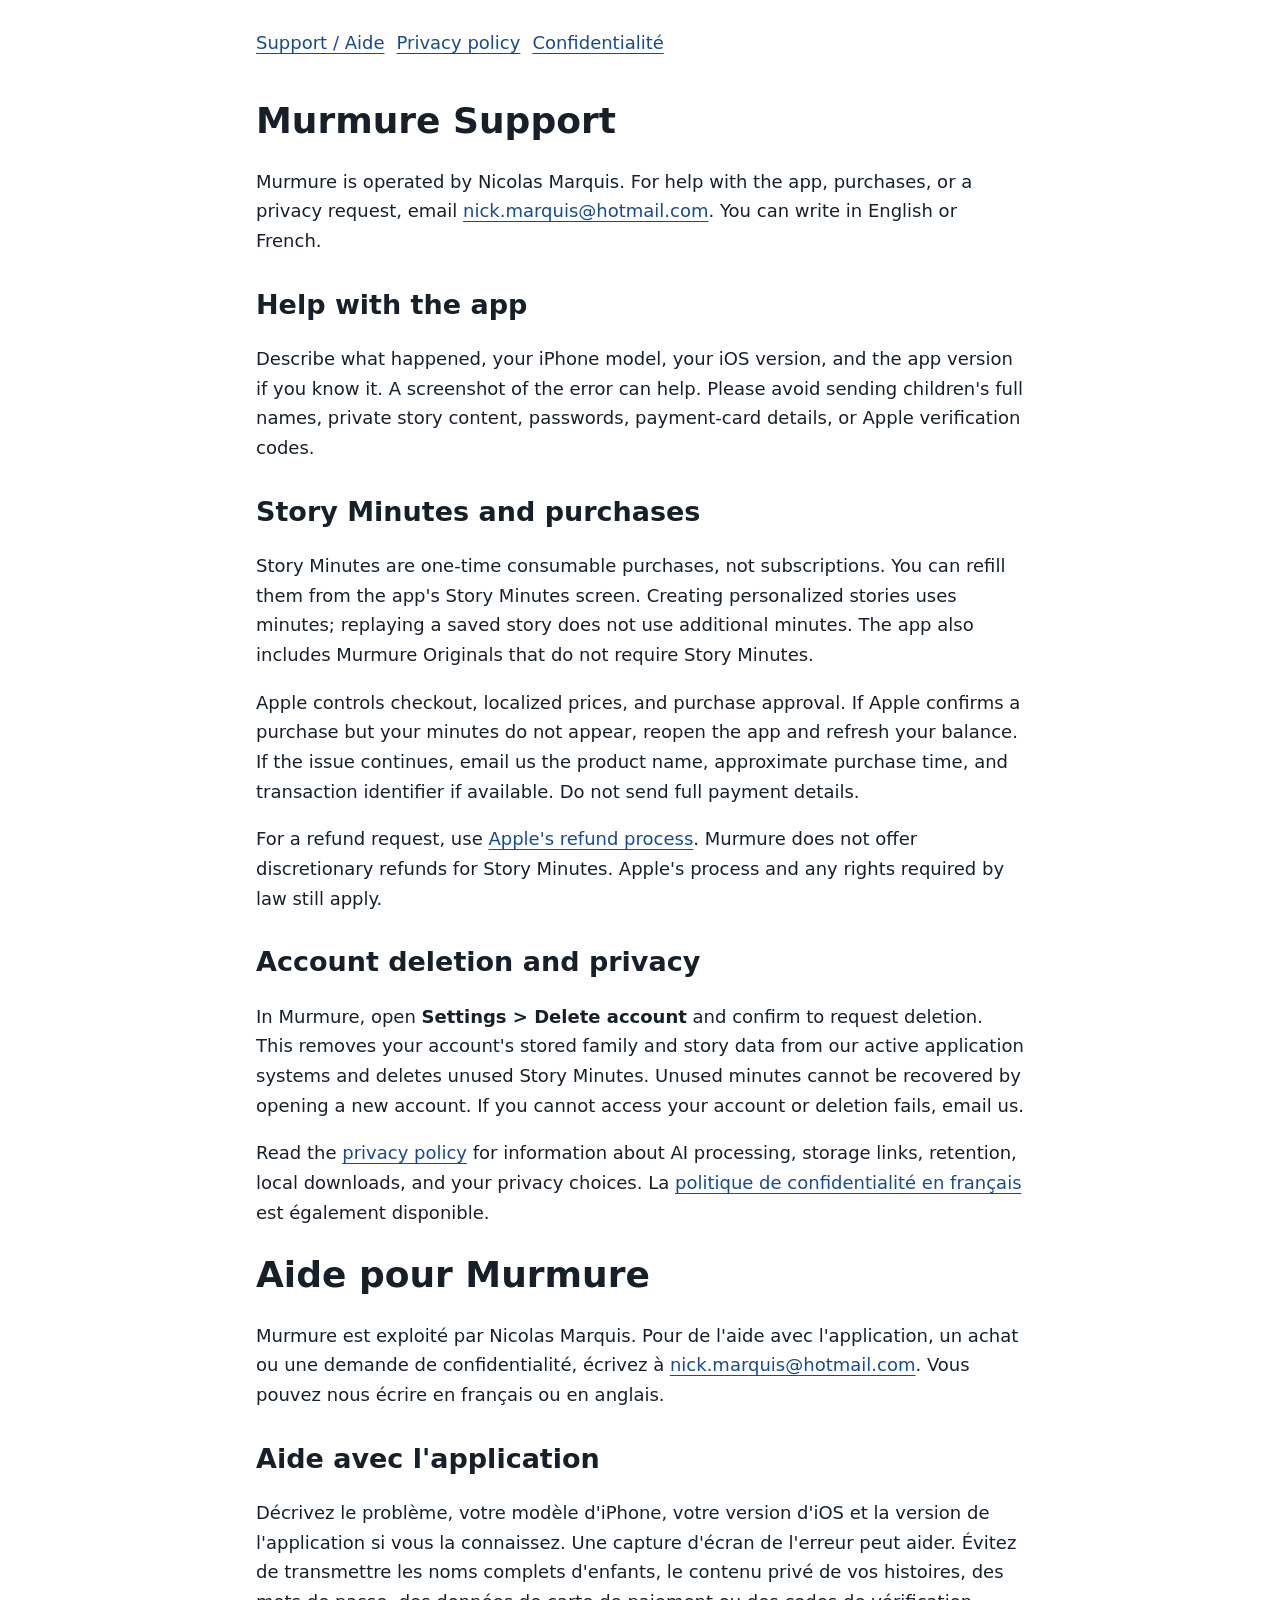
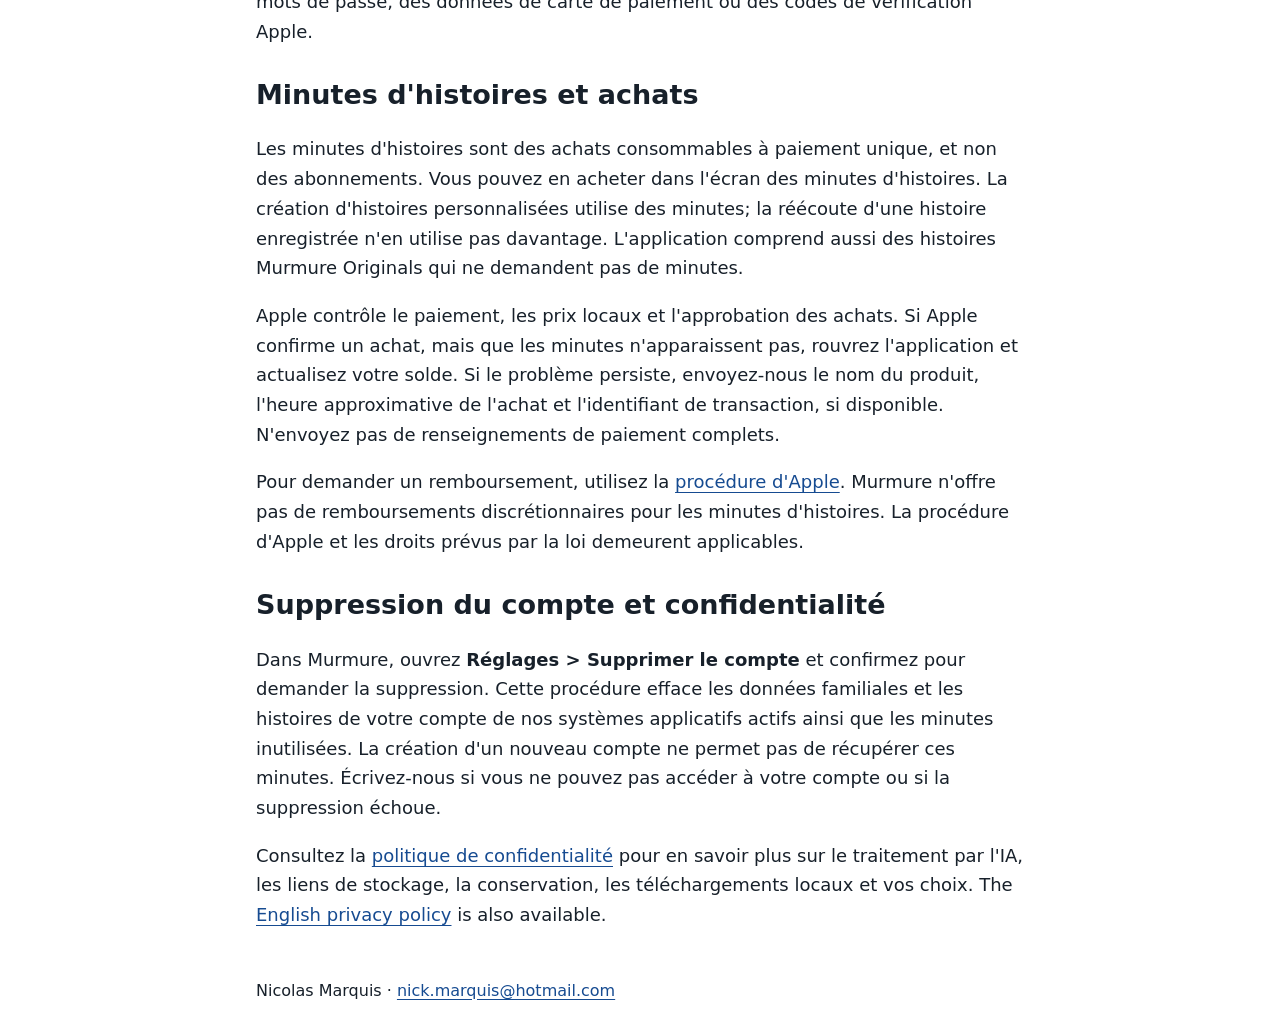
==== index.html @ e532a06b "Publish Murmure privacy policies and support contact" ====
<!doctype html>
<html lang="en-CA">
<head>
<meta charset="utf-8">
<meta name="viewport" content="width=device-width, initial-scale=1">
<title>Murmure Support / Aide</title>
<link rel="stylesheet" href="style.css">
</head>
<body>
<header><nav aria-label="Murmure">
<a href="support.html">Support / Aide</a>
<a href="privacy.html" lang="en">Privacy policy</a>
<a href="privacy-fr.html" lang="fr">Confidentialité</a>
</nav></header>
<main><div class="markdown-heading"><h1 class="heading-element">Murmure Support</h1><a id="user-content-murmure-support" class="anchor" aria-label="Permalink: Murmure Support" href="#murmure-support"><span aria-hidden="true" class="octicon octicon-link"></span></a></div>
<p>Murmure is operated by Nicolas Marquis. For help with the app, purchases, or a privacy request, email <a href="mailto:nick.marquis@hotmail.com">nick.marquis@hotmail.com</a>. You can write in English or French.</p>
<div class="markdown-heading"><h2 class="heading-element">Help with the app</h2><a id="user-content-help-with-the-app" class="anchor" aria-label="Permalink: Help with the app" href="#help-with-the-app"><span aria-hidden="true" class="octicon octicon-link"></span></a></div>
<p>Describe what happened, your iPhone model, your iOS version, and the app version if you know it. A screenshot of the error can help. Please avoid sending children's full names, private story content, passwords, payment-card details, or Apple verification codes.</p>
<div class="markdown-heading"><h2 class="heading-element">Story Minutes and purchases</h2><a id="user-content-story-minutes-and-purchases" class="anchor" aria-label="Permalink: Story Minutes and purchases" href="#story-minutes-and-purchases"><span aria-hidden="true" class="octicon octicon-link"></span></a></div>
<p>Story Minutes are one-time consumable purchases, not subscriptions. You can refill them from the app's Story Minutes screen. Creating personalized stories uses minutes; replaying a saved story does not use additional minutes. The app also includes Murmure Originals that do not require Story Minutes.</p>
<p>Apple controls checkout, localized prices, and purchase approval. If Apple confirms a purchase but your minutes do not appear, reopen the app and refresh your balance. If the issue continues, email us the product name, approximate purchase time, and transaction identifier if available. Do not send full payment details.</p>
<p>For a refund request, use <a href="https://support.apple.com/118223" rel="nofollow">Apple's refund process</a>. Murmure does not offer discretionary refunds for Story Minutes. Apple's process and any rights required by law still apply.</p>
<div class="markdown-heading"><h2 class="heading-element">Account deletion and privacy</h2><a id="user-content-account-deletion-and-privacy" class="anchor" aria-label="Permalink: Account deletion and privacy" href="#account-deletion-and-privacy"><span aria-hidden="true" class="octicon octicon-link"></span></a></div>
<p>In Murmure, open <strong>Settings &gt; Delete account</strong> and confirm to request deletion. This removes your account's stored family and story data from our active application systems and deletes unused Story Minutes. Unused minutes cannot be recovered by opening a new account. If you cannot access your account or deletion fails, email us.</p>
<p>Read the <a href="privacy.html">privacy policy</a> for information about AI processing, storage links, retention, local downloads, and your privacy choices. La <a href="privacy-fr.html">politique de confidentialité en français</a> est également disponible.</p>
<div class="markdown-heading"><h1 class="heading-element">Aide pour Murmure</h1><a id="user-content-aide-pour-murmure" class="anchor" aria-label="Permalink: Aide pour Murmure" href="#aide-pour-murmure"><span aria-hidden="true" class="octicon octicon-link"></span></a></div>
<p>Murmure est exploité par Nicolas Marquis. Pour de l'aide avec l'application, un achat ou une demande de confidentialité, écrivez à <a href="mailto:nick.marquis@hotmail.com">nick.marquis@hotmail.com</a>. Vous pouvez nous écrire en français ou en anglais.</p>
<div class="markdown-heading"><h2 class="heading-element">Aide avec l'application</h2><a id="user-content-aide-avec-lapplication" class="anchor" aria-label="Permalink: Aide avec l'application" href="#aide-avec-lapplication"><span aria-hidden="true" class="octicon octicon-link"></span></a></div>
<p>Décrivez le problème, votre modèle d'iPhone, votre version d'iOS et la version de l'application si vous la connaissez. Une capture d'écran de l'erreur peut aider. Évitez de transmettre les noms complets d'enfants, le contenu privé de vos histoires, des mots de passe, des données de carte de paiement ou des codes de vérification Apple.</p>
<div class="markdown-heading"><h2 class="heading-element">Minutes d'histoires et achats</h2><a id="user-content-minutes-dhistoires-et-achats" class="anchor" aria-label="Permalink: Minutes d'histoires et achats" href="#minutes-dhistoires-et-achats"><span aria-hidden="true" class="octicon octicon-link"></span></a></div>
<p>Les minutes d'histoires sont des achats consommables à paiement unique, et non des abonnements. Vous pouvez en acheter dans l'écran des minutes d'histoires. La création d'histoires personnalisées utilise des minutes; la réécoute d'une histoire enregistrée n'en utilise pas davantage. L'application comprend aussi des histoires Murmure Originals qui ne demandent pas de minutes.</p>
<p>Apple contrôle le paiement, les prix locaux et l'approbation des achats. Si Apple confirme un achat, mais que les minutes n'apparaissent pas, rouvrez l'application et actualisez votre solde. Si le problème persiste, envoyez-nous le nom du produit, l'heure approximative de l'achat et l'identifiant de transaction, si disponible. N'envoyez pas de renseignements de paiement complets.</p>
<p>Pour demander un remboursement, utilisez la <a href="https://support.apple.com/fr-ca/118223" rel="nofollow">procédure d'Apple</a>. Murmure n'offre pas de remboursements discrétionnaires pour les minutes d'histoires. La procédure d'Apple et les droits prévus par la loi demeurent applicables.</p>
<div class="markdown-heading"><h2 class="heading-element">Suppression du compte et confidentialité</h2><a id="user-content-suppression-du-compte-et-confidentialité" class="anchor" aria-label="Permalink: Suppression du compte et confidentialité" href="#suppression-du-compte-et-confidentialité"><span aria-hidden="true" class="octicon octicon-link"></span></a></div>
<p>Dans Murmure, ouvrez <strong>Réglages &gt; Supprimer le compte</strong> et confirmez pour demander la suppression. Cette procédure efface les données familiales et les histoires de votre compte de nos systèmes applicatifs actifs ainsi que les minutes inutilisées. La création d'un nouveau compte ne permet pas de récupérer ces minutes. Écrivez-nous si vous ne pouvez pas accéder à votre compte ou si la suppression échoue.</p>
<p>Consultez la <a href="privacy-fr.html">politique de confidentialité</a> pour en savoir plus sur le traitement par l'IA, les liens de stockage, la conservation, les téléchargements locaux et vos choix. The <a href="privacy.html">English privacy policy</a> is also available.</p>
</main>
<footer>Nicolas Marquis · <a href="mailto:nick.marquis@hotmail.com">nick.marquis@hotmail.com</a></footer>
</body>
</html>
---- style.css ----
html { color-scheme: light dark; }
body { max-width: 48rem; margin: auto; padding: 1.25rem; font: 1.125rem/1.65 system-ui, sans-serif; color: #17202a; background: #fff; overflow-wrap: anywhere; }
header { margin-bottom: 2rem; }
nav { display: flex; flex-wrap: wrap; gap: .25rem .75rem; }
nav a { display: inline-block; padding: .5rem 0; min-height: 1.5rem; }
a { color: #164b91; text-underline-offset: .2em; }
a:focus-visible { outline: 3px solid currentColor; outline-offset: 4px; }
h1, h2 { line-height: 1.25; }
h2 { margin-top: 2rem; }
li { margin-block: .6rem; }
footer { margin-top: 3rem; font-size: 1rem; }
@media (prefers-color-scheme: dark) { body { color: #f3f4f6; background: #111827; } a { color: #93c5fd; } }
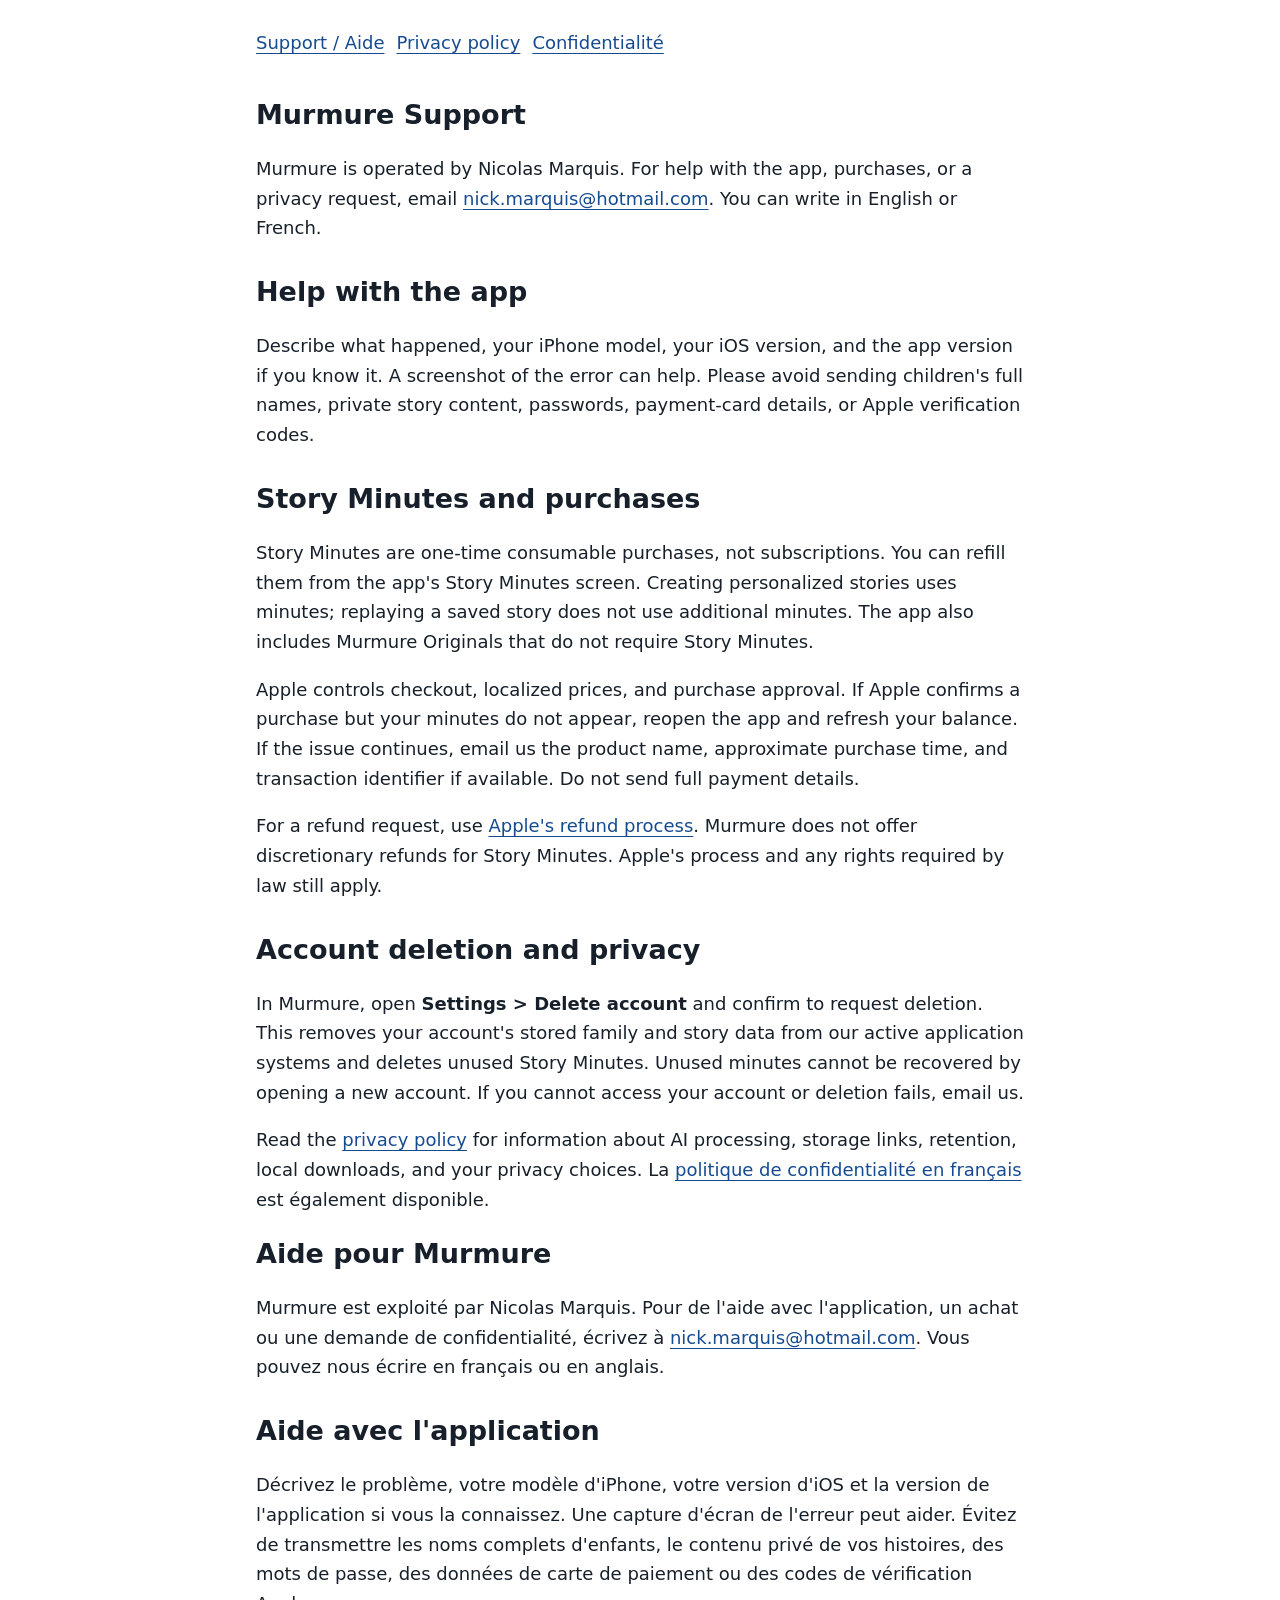
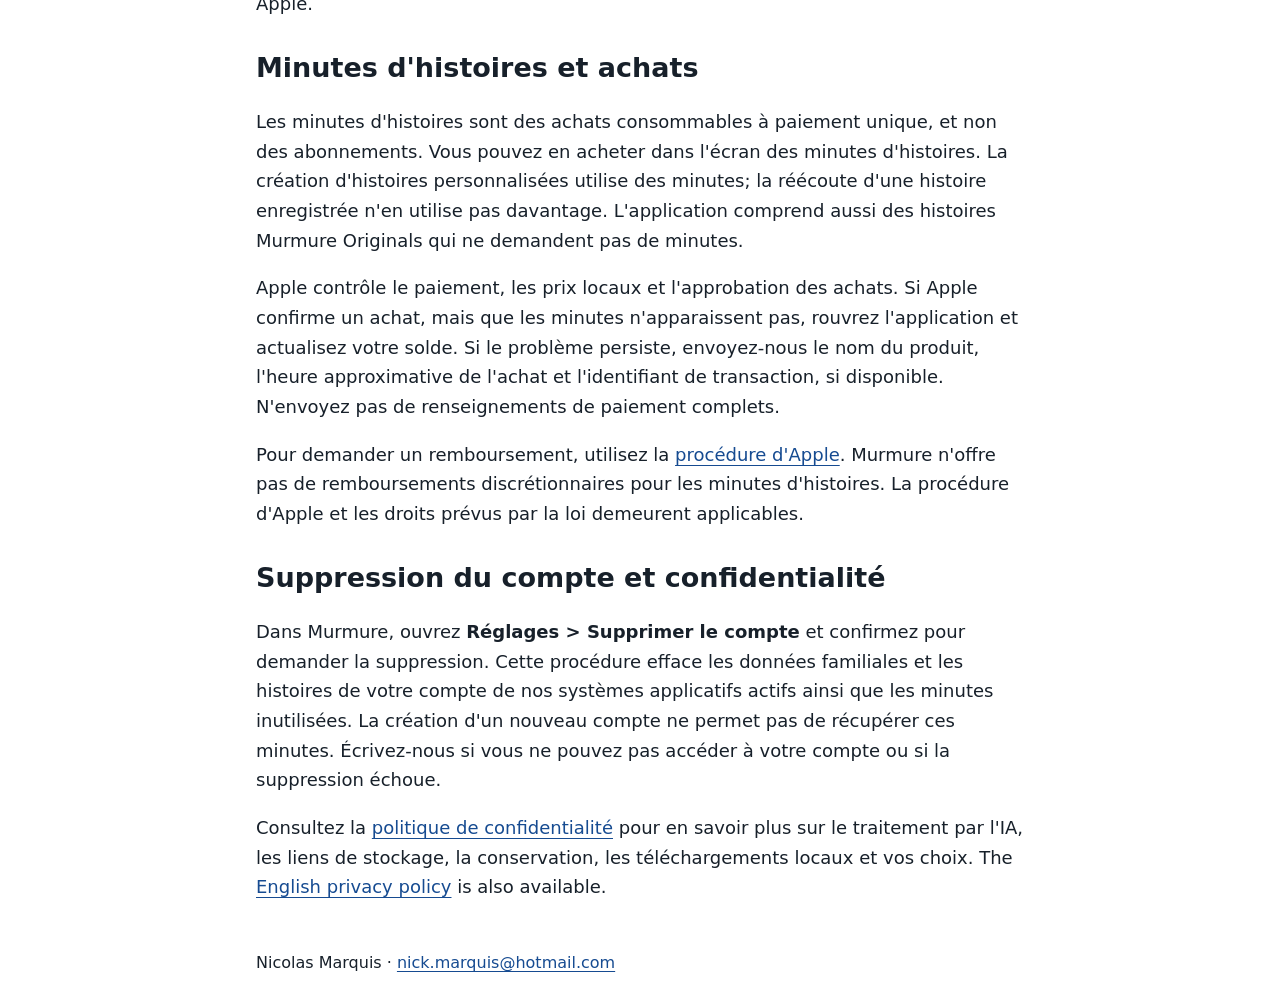
==== commit 78af7f24: "Make bilingual support and policy navigation accessible" ====
--- a/index.html
+++ b/index.html
@@ -12,29 +12,29 @@
 <a href="privacy.html" lang="en">Privacy policy</a>
 <a href="privacy-fr.html" lang="fr">Confidentialité</a>
 </nav></header>
-<main><div class="markdown-heading"><h1 class="heading-element">Murmure Support</h1><a id="user-content-murmure-support" class="anchor" aria-label="Permalink: Murmure Support" href="#murmure-support"><span aria-hidden="true" class="octicon octicon-link"></span></a></div>
+<main><section lang="en-CA"><div class="markdown-heading"><h1 class="heading-element">Murmure Support</h1><a id="user-content-murmure-support" class="anchor" aria-label="Permalink: Murmure Support" href="#user-content-murmure-support"><span aria-hidden="true" class="octicon octicon-link"></span></a></div>
 <p>Murmure is operated by Nicolas Marquis. For help with the app, purchases, or a privacy request, email <a href="mailto:nick.marquis@hotmail.com">nick.marquis@hotmail.com</a>. You can write in English or French.</p>
-<div class="markdown-heading"><h2 class="heading-element">Help with the app</h2><a id="user-content-help-with-the-app" class="anchor" aria-label="Permalink: Help with the app" href="#help-with-the-app"><span aria-hidden="true" class="octicon octicon-link"></span></a></div>
+<div class="markdown-heading"><h2 class="heading-element">Help with the app</h2><a id="user-content-help-with-the-app" class="anchor" aria-label="Permalink: Help with the app" href="#user-content-help-with-the-app"><span aria-hidden="true" class="octicon octicon-link"></span></a></div>
 <p>Describe what happened, your iPhone model, your iOS version, and the app version if you know it. A screenshot of the error can help. Please avoid sending children's full names, private story content, passwords, payment-card details, or Apple verification codes.</p>
-<div class="markdown-heading"><h2 class="heading-element">Story Minutes and purchases</h2><a id="user-content-story-minutes-and-purchases" class="anchor" aria-label="Permalink: Story Minutes and purchases" href="#story-minutes-and-purchases"><span aria-hidden="true" class="octicon octicon-link"></span></a></div>
+<div class="markdown-heading"><h2 class="heading-element">Story Minutes and purchases</h2><a id="user-content-story-minutes-and-purchases" class="anchor" aria-label="Permalink: Story Minutes and purchases" href="#user-content-story-minutes-and-purchases"><span aria-hidden="true" class="octicon octicon-link"></span></a></div>
 <p>Story Minutes are one-time consumable purchases, not subscriptions. You can refill them from the app's Story Minutes screen. Creating personalized stories uses minutes; replaying a saved story does not use additional minutes. The app also includes Murmure Originals that do not require Story Minutes.</p>
 <p>Apple controls checkout, localized prices, and purchase approval. If Apple confirms a purchase but your minutes do not appear, reopen the app and refresh your balance. If the issue continues, email us the product name, approximate purchase time, and transaction identifier if available. Do not send full payment details.</p>
 <p>For a refund request, use <a href="https://support.apple.com/118223" rel="nofollow">Apple's refund process</a>. Murmure does not offer discretionary refunds for Story Minutes. Apple's process and any rights required by law still apply.</p>
-<div class="markdown-heading"><h2 class="heading-element">Account deletion and privacy</h2><a id="user-content-account-deletion-and-privacy" class="anchor" aria-label="Permalink: Account deletion and privacy" href="#account-deletion-and-privacy"><span aria-hidden="true" class="octicon octicon-link"></span></a></div>
+<div class="markdown-heading"><h2 class="heading-element">Account deletion and privacy</h2><a id="user-content-account-deletion-and-privacy" class="anchor" aria-label="Permalink: Account deletion and privacy" href="#user-content-account-deletion-and-privacy"><span aria-hidden="true" class="octicon octicon-link"></span></a></div>
 <p>In Murmure, open <strong>Settings &gt; Delete account</strong> and confirm to request deletion. This removes your account's stored family and story data from our active application systems and deletes unused Story Minutes. Unused minutes cannot be recovered by opening a new account. If you cannot access your account or deletion fails, email us.</p>
 <p>Read the <a href="privacy.html">privacy policy</a> for information about AI processing, storage links, retention, local downloads, and your privacy choices. La <a href="privacy-fr.html">politique de confidentialité en français</a> est également disponible.</p>
-<div class="markdown-heading"><h1 class="heading-element">Aide pour Murmure</h1><a id="user-content-aide-pour-murmure" class="anchor" aria-label="Permalink: Aide pour Murmure" href="#aide-pour-murmure"><span aria-hidden="true" class="octicon octicon-link"></span></a></div>
+</section><section lang="fr-CA"><div class="markdown-heading"><h1 class="heading-element">Aide pour Murmure</h1><a id="user-content-aide-pour-murmure" class="anchor" aria-label="Permalink: Aide pour Murmure" href="#user-content-aide-pour-murmure"><span aria-hidden="true" class="octicon octicon-link"></span></a></div>
 <p>Murmure est exploité par Nicolas Marquis. Pour de l'aide avec l'application, un achat ou une demande de confidentialité, écrivez à <a href="mailto:nick.marquis@hotmail.com">nick.marquis@hotmail.com</a>. Vous pouvez nous écrire en français ou en anglais.</p>
-<div class="markdown-heading"><h2 class="heading-element">Aide avec l'application</h2><a id="user-content-aide-avec-lapplication" class="anchor" aria-label="Permalink: Aide avec l'application" href="#aide-avec-lapplication"><span aria-hidden="true" class="octicon octicon-link"></span></a></div>
+<div class="markdown-heading"><h2 class="heading-element">Aide avec l'application</h2><a id="user-content-aide-avec-lapplication" class="anchor" aria-label="Permalink: Aide avec l'application" href="#user-content-aide-avec-lapplication"><span aria-hidden="true" class="octicon octicon-link"></span></a></div>
 <p>Décrivez le problème, votre modèle d'iPhone, votre version d'iOS et la version de l'application si vous la connaissez. Une capture d'écran de l'erreur peut aider. Évitez de transmettre les noms complets d'enfants, le contenu privé de vos histoires, des mots de passe, des données de carte de paiement ou des codes de vérification Apple.</p>
-<div class="markdown-heading"><h2 class="heading-element">Minutes d'histoires et achats</h2><a id="user-content-minutes-dhistoires-et-achats" class="anchor" aria-label="Permalink: Minutes d'histoires et achats" href="#minutes-dhistoires-et-achats"><span aria-hidden="true" class="octicon octicon-link"></span></a></div>
+<div class="markdown-heading"><h2 class="heading-element">Minutes d'histoires et achats</h2><a id="user-content-minutes-dhistoires-et-achats" class="anchor" aria-label="Permalink: Minutes d'histoires et achats" href="#user-content-minutes-dhistoires-et-achats"><span aria-hidden="true" class="octicon octicon-link"></span></a></div>
 <p>Les minutes d'histoires sont des achats consommables à paiement unique, et non des abonnements. Vous pouvez en acheter dans l'écran des minutes d'histoires. La création d'histoires personnalisées utilise des minutes; la réécoute d'une histoire enregistrée n'en utilise pas davantage. L'application comprend aussi des histoires Murmure Originals qui ne demandent pas de minutes.</p>
 <p>Apple contrôle le paiement, les prix locaux et l'approbation des achats. Si Apple confirme un achat, mais que les minutes n'apparaissent pas, rouvrez l'application et actualisez votre solde. Si le problème persiste, envoyez-nous le nom du produit, l'heure approximative de l'achat et l'identifiant de transaction, si disponible. N'envoyez pas de renseignements de paiement complets.</p>
 <p>Pour demander un remboursement, utilisez la <a href="https://support.apple.com/fr-ca/118223" rel="nofollow">procédure d'Apple</a>. Murmure n'offre pas de remboursements discrétionnaires pour les minutes d'histoires. La procédure d'Apple et les droits prévus par la loi demeurent applicables.</p>
-<div class="markdown-heading"><h2 class="heading-element">Suppression du compte et confidentialité</h2><a id="user-content-suppression-du-compte-et-confidentialité" class="anchor" aria-label="Permalink: Suppression du compte et confidentialité" href="#suppression-du-compte-et-confidentialité"><span aria-hidden="true" class="octicon octicon-link"></span></a></div>
+<div class="markdown-heading"><h2 class="heading-element">Suppression du compte et confidentialité</h2><a id="user-content-suppression-du-compte-et-confidentialité" class="anchor" aria-label="Permalink: Suppression du compte et confidentialité" href="#user-content-suppression-du-compte-et-confidentialité"><span aria-hidden="true" class="octicon octicon-link"></span></a></div>
 <p>Dans Murmure, ouvrez <strong>Réglages &gt; Supprimer le compte</strong> et confirmez pour demander la suppression. Cette procédure efface les données familiales et les histoires de votre compte de nos systèmes applicatifs actifs ainsi que les minutes inutilisées. La création d'un nouveau compte ne permet pas de récupérer ces minutes. Écrivez-nous si vous ne pouvez pas accéder à votre compte ou si la suppression échoue.</p>
 <p>Consultez la <a href="privacy-fr.html">politique de confidentialité</a> pour en savoir plus sur le traitement par l'IA, les liens de stockage, la conservation, les téléchargements locaux et vos choix. The <a href="privacy.html">English privacy policy</a> is also available.</p>
-</main>
+</section></main>
 <footer>Nicolas Marquis · <a href="mailto:nick.marquis@hotmail.com">nick.marquis@hotmail.com</a></footer>
 </body>
 </html>
